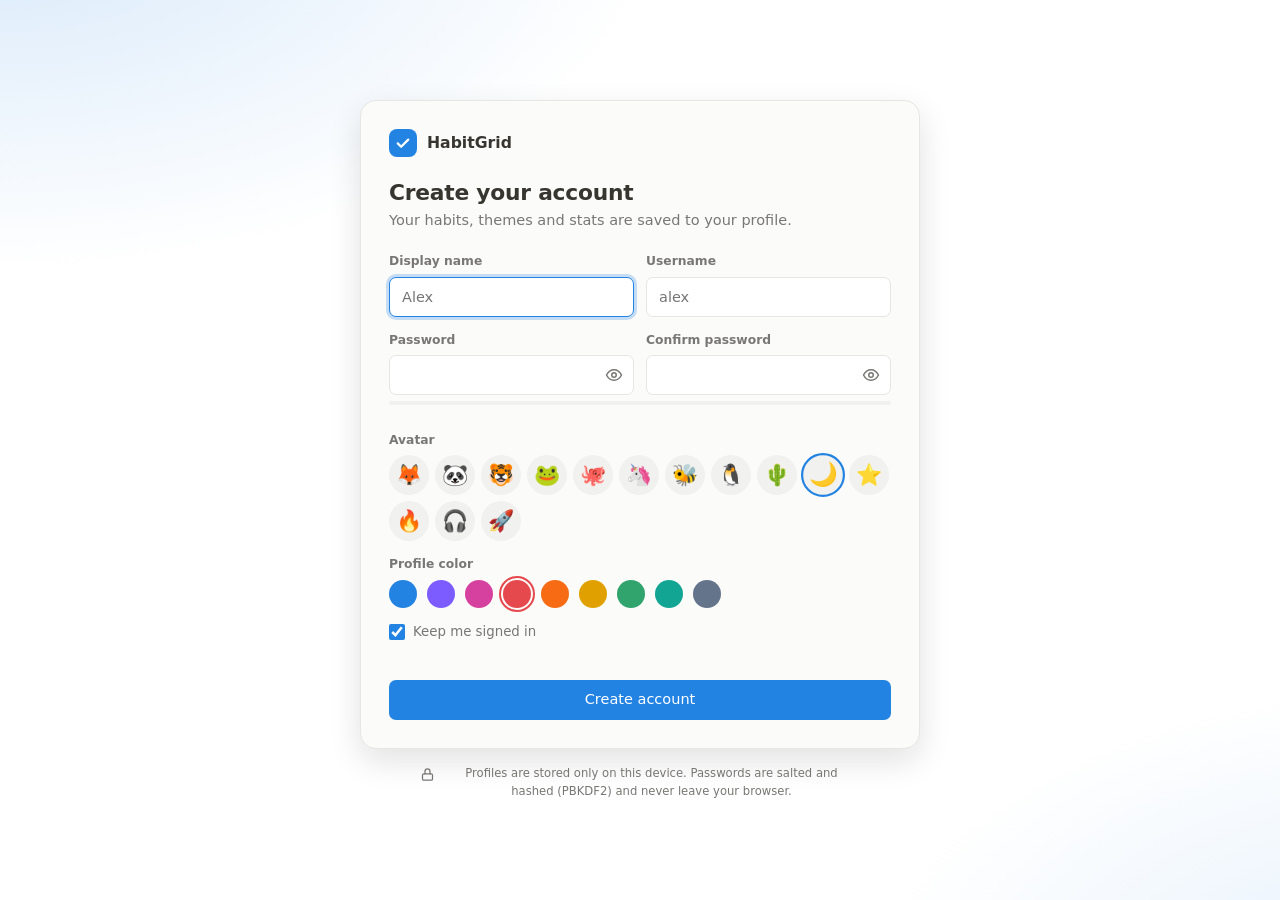
==== index.html @ 5f5402db "Add HabitGrid: a small habit tracker PWA Monthly checkbox grid with per-habit rings, monthly chart/c" ====
<!doctype html>
<html lang="en">
<head>
  <meta charset="utf-8">
  <meta name="viewport" content="width=device-width, initial-scale=1, viewport-fit=cover">
  <title>HabitGrid</title>
  <meta name="description" content="A tiny, private habit tracker with a monthly grid, charts, profiles and themes.">
  <meta name="theme-color" content="#191919">
  <link rel="manifest" href="manifest.webmanifest">
  <link rel="icon" href="icon.svg" type="image/svg+xml">
  <link rel="apple-touch-icon" href="icon.svg">
  <link rel="stylesheet" href="css/style.css">
  <script>
    // Apply the last-used theme before first paint so there's no flash of the wrong colors.
    (function () {
      try {
        var l = JSON.parse(localStorage.getItem('hg.look') || '{}'), d = document.documentElement, t = l.theme || 'system';
        if (t === 'system') t = matchMedia('(prefers-color-scheme: light)').matches ? 'paper' : 'midnight';
        d.dataset.theme = t;
        ['font', 'size', 'density', 'radius', 'cb', 'motion'].forEach(function (k) { if (l[k]) d.dataset[k] = l[k]; });
        if (/^#[0-9a-f]{6}$/i.test(l.accent || '')) d.style.setProperty('--accent', l.accent);
      } catch (e) { /* first visit */ }
    })();
  </script>
</head>
<body>
  <div id="app"><noscript><p style="padding:24px">HabitGrid needs JavaScript to run.</p></noscript></div>
  <div id="modal-root" hidden></div>
  <div id="toast-root" role="status" aria-live="polite"></div>
  <input type="file" id="import-file" accept="application/json,.json" hidden>
  <script src="js/store.js"></script>
  <script src="js/auth.js"></script>
  <script src="js/charts.js"></script>
  <script src="js/app.js"></script>
</body>
</html>
---- css/style.css ----
/* HabitGrid styles. Each theme is a set of color tokens on :root; components only read tokens. */

:root {
  --bg: #191919; --surface: #202020; --surface-2: #2a2a2a; --border: #303030;
  --text: #ebebea; --muted: #9b9a97; --faint: #5a5a58;
  --accent: #2383e2; --on-accent: #fff;
  --danger: #e5484d; --ok: #30a46c; --warn: #f5a524;
  --shadow: 0 12px 32px rgba(0, 0, 0, .4);
  --r: 10px; --r-sm: 7px;
  --fs: 14.5px; --cb: 20px; --cell: 30px; --row: 42px;
  --font: ui-sans-serif, system-ui, -apple-system, "Segoe UI", Roboto, "Helvetica Neue", Arial, sans-serif, "Apple Color Emoji", "Segoe UI Emoji";
  --move: 1; --ease: cubic-bezier(.2, .8, .2, 1);
  color-scheme: dark;
}
:root[data-theme="paper"] { --bg: #ffffff; --surface: #fbfbfa; --surface-2: #f1f1ef; --border: #e6e6e3; --text: #37352f; --muted: #787774; --faint: #c4c4c0; --shadow: 0 12px 32px rgba(15, 15, 15, .12); color-scheme: light; }
:root[data-theme="ocean"] { --bg: #0d1522; --surface: #132033; --surface-2: #1b2b44; --border: #22344f; --text: #e3ecf8; --muted: #8ea3c0; --faint: #3c5272; }
:root[data-theme="forest"] { --bg: #0f1712; --surface: #15211a; --surface-2: #1d2e23; --border: #26392d; --text: #e2eee6; --muted: #8eab97; --faint: #3e5a47; }
:root[data-theme="dusk"] { --bg: #1a1120; --surface: #24172b; --surface-2: #301f38; --border: #3b2844; --text: #f6e9f1; --muted: #b69bb3; --faint: #5d4566; }
:root[data-theme="sand"] { --bg: #f5f0e6; --surface: #fbf8f2; --surface-2: #eee6d6; --border: #e1d6c1; --text: #3a3125; --muted: #85775f; --faint: #cbbfa8; --shadow: 0 12px 32px rgba(60, 45, 20, .14); color-scheme: light; }
:root[data-theme="rose"] { --bg: #fff4f6; --surface: #fffafb; --surface-2: #fbe7ec; --border: #f2d3db; --text: #3d2930; --muted: #93707a; --faint: #e0bcc6; --shadow: 0 12px 32px rgba(90, 30, 50, .12); color-scheme: light; }
:root[data-theme="oled"] { --bg: #000; --surface: #0b0b0b; --surface-2: #171717; --border: #2a2a2a; --text: #fff; --muted: #a8a8a8; --faint: #4a4a4a; }

:root[data-font="rounded"] { --font: ui-rounded, "SF Pro Rounded", "Nunito", "Varela Round", "Segoe UI", system-ui, sans-serif, "Apple Color Emoji", "Segoe UI Emoji"; }
:root[data-font="serif"] { --font: ui-serif, "Iowan Old Style", Georgia, Cambria, "Times New Roman", serif, "Apple Color Emoji", "Segoe UI Emoji"; }
:root[data-font="mono"] { --font: ui-monospace, "Cascadia Code", "SF Mono", Menlo, Consolas, monospace, "Apple Color Emoji", "Segoe UI Emoji"; }
:root[data-size="s"] { --fs: 13px; }
:root[data-size="l"] { --fs: 16px; }
:root[data-density="compact"] { --cb: 17px; --cell: 25px; --row: 34px; }
:root[data-radius="sharp"] { --r: 3px; --r-sm: 2px; }
:root[data-radius="round"] { --r: 18px; --r-sm: 12px; }
:root[data-motion="reduced"] { --move: 0; }
:root[data-motion="off"] *, :root[data-motion="off"] *::before, :root[data-motion="off"] *::after { animation: none !important; transition: none !important; }

* { box-sizing: border-box; }
html { -webkit-text-size-adjust: 100%; }
body {
  margin: 0; min-height: 100vh; background: var(--bg); color: var(--text);
  font: var(--fs)/1.5 var(--font); -webkit-font-smoothing: antialiased;
  transition: background-color .35s, color .35s;
}
button, input, select, textarea { font: inherit; color: inherit; }
button { cursor: pointer; }
h1, h2, h3 { margin: 0; line-height: 1.25; letter-spacing: -.01em; }
h1 { font-size: 1.75em; font-weight: 700; }
h2 { font-size: 1.1em; font-weight: 600; }
h3 { font-size: .95em; font-weight: 600; }
p { margin: 0; }
[hidden] { display: none !important; }
.muted { color: var(--muted); }
.center { text-align: center; justify-content: center; }
.grow { flex: 1; }
.mono { font-family: ui-monospace, Consolas, monospace; letter-spacing: .05em; }
.ic { width: 18px; height: 18px; flex: none; }
:focus-visible { outline: 2px solid var(--accent); outline-offset: 2px; }

/* ---------- buttons & inputs ---------- */
.btn {
  display: inline-flex; align-items: center; justify-content: center; gap: 8px; height: 36px; padding: 0 14px;
  border-radius: var(--r-sm); border: 1px solid var(--border); background: var(--surface-2); font-weight: 500; white-space: nowrap;
  transition: background-color .15s, border-color .15s, transform .15s var(--ease), filter .15s;
}
.btn:hover { border-color: var(--faint); }
.btn:active { transform: scale(calc(1 - .03 * var(--move))); }
.btn.primary { background: var(--accent); border-color: transparent; color: var(--on-accent); }
.btn.primary:hover { filter: brightness(1.08); }
.btn.ghost { background: transparent; }
.btn.danger { color: var(--danger); }
.btn.danger.solid { background: var(--danger); border-color: transparent; color: #fff; }
.btn.sm { height: 30px; padding: 0 10px; font-size: .9em; }
.btn.block { width: 100%; height: 40px; }
.btn:disabled { opacity: .6; pointer-events: none; }
.btn.busy::after { content: ""; width: 14px; height: 14px; border-radius: 50%; border: 2px solid currentColor; border-right-color: transparent; animation: spin .7s linear infinite; }
.btn .ic { width: 16px; height: 16px; }
.icon-btn {
  display: inline-grid; place-items: center; width: 34px; height: 34px; padding: 0; flex: none;
  border: 0; border-radius: var(--r-sm); background: transparent; color: var(--muted);
  transition: background-color .15s, color .15s;
}
.icon-btn:hover { background: var(--surface-2); color: var(--text); }
.icon-btn:disabled { opacity: .3; pointer-events: none; }
.link-btn { border: 0; background: none; color: var(--accent); padding: 4px 0; font-weight: 500; }
.link-btn:hover { text-decoration: underline; }
.row-btns { display: flex; flex-wrap: wrap; gap: 8px; margin-top: 12px; }

.field { display: grid; gap: 6px; margin-bottom: 14px; min-width: 0; }
.field > span:first-child { font-size: .85em; font-weight: 600; color: var(--muted); }
.input {
  width: 100%; height: 40px; padding: 0 12px; border-radius: var(--r-sm); border: 1px solid var(--border);
  background: var(--bg); outline: none; transition: border-color .15s, box-shadow .15s;
}
.input:focus { border-color: var(--accent); box-shadow: 0 0 0 3px color-mix(in srgb, var(--accent) 25%, transparent); }
.pw { position: relative; display: block; }
.pw .input { padding-right: 42px; }
.pw .icon-btn { position: absolute; right: 3px; top: 3px; }
.pw .icon-btn[aria-pressed="true"] { color: var(--accent); }
.two { display: grid; grid-template-columns: 1fr 1fr; gap: 0 12px; }
.check { display: flex; align-items: center; gap: 8px; margin: 2px 0 12px; color: var(--muted); font-size: .92em; cursor: pointer; }
.check input { accent-color: var(--accent); width: 16px; height: 16px; margin: 0; }
.form-err { color: var(--danger); font-size: .9em; min-height: 1.4em; margin-bottom: 8px; }
.strength { height: 4px; border-radius: 4px; background: var(--surface-2); overflow: hidden; margin: -8px 0 4px; }
.strength i { display: block; height: 100%; width: 0; transition: width .3s var(--ease), background-color .3s; }
.strength-label { display: block; min-height: 1.2em; font-size: .8em; margin-bottom: 8px; }

/* ---------- shell ---------- */
.shell { display: grid; grid-template-columns: 236px minmax(0, 1fr); min-height: 100vh; }
.nav {
  position: sticky; top: 0; height: 100vh; display: flex; flex-direction: column; gap: 2px; padding: 18px 12px;
  background: var(--surface); border-right: 1px solid var(--border); transition: background-color .35s, border-color .35s;
}
.brand, .auth-brand { display: flex; align-items: center; gap: 10px; font-weight: 700; font-size: 1.08em; }
.brand { padding: 4px 10px 18px; }
.logo { width: 28px; height: 28px; border-radius: 8px; background: var(--accent); display: grid; place-items: center; flex: none; transition: background-color .35s; }
.logo svg { width: 18px; height: 18px; fill: none; stroke: var(--on-accent); stroke-width: 3; stroke-linecap: round; stroke-linejoin: round; }
.nav-link {
  display: flex; align-items: center; gap: 10px; padding: 8px 10px; border-radius: var(--r-sm);
  color: var(--muted); text-decoration: none; font-weight: 500; transition: background-color .2s, color .2s;
}
.nav-link:hover { background: var(--surface-2); color: var(--text); }
.nav-link[aria-current="page"] { background: color-mix(in srgb, var(--accent) 15%, transparent); color: var(--text); }
.nav-link[aria-current="page"] .ic { color: var(--accent); }
.nav-foot { margin-top: auto; display: flex; align-items: center; gap: 4px; padding-top: 12px; border-top: 1px solid var(--border); }
.me { flex: 1; display: flex; align-items: center; gap: 10px; min-width: 0; padding: 6px; border-radius: var(--r-sm); color: inherit; text-decoration: none; }
.me:hover { background: var(--surface-2); }
.me-txt { min-width: 0; }
.me b { display: block; font-size: .92em; overflow: hidden; text-overflow: ellipsis; white-space: nowrap; }
.me small { display: block; color: var(--muted); font-size: .8em; overflow: hidden; text-overflow: ellipsis; white-space: nowrap; }
.main { min-width: 0; padding: 32px clamp(16px, 4vw, 48px) 64px; }
.view { max-width: 1120px; margin: 0 auto; display: grid; gap: 20px; }

.avatar {
  --c: var(--accent); width: 32px; height: 32px; border-radius: 50%; display: grid; place-items: center; flex: none; line-height: 1; font-size: 17px;
  background: color-mix(in srgb, var(--c) 28%, var(--surface-2)); box-shadow: inset 0 0 0 2px color-mix(in srgb, var(--c) 65%, transparent);
}
.avatar.lg { width: 64px; height: 64px; font-size: 32px; }
.avatar.xl { width: 84px; height: 84px; font-size: 42px; }

.page-head { display: flex; align-items: flex-end; justify-content: space-between; gap: 12px 16px; flex-wrap: wrap; }
.page-head p { margin-top: 4px; }
.month-nav { display: flex; align-items: center; gap: 4px; flex-wrap: wrap; }
.month-title { min-width: 128px; text-align: center; font-weight: 600; }
.month-nav .btn.primary { margin-left: 8px; }
.card { background: var(--surface); border: 1px solid var(--border); border-radius: var(--r); padding: 20px; transition: background-color .35s, border-color .35s; }
.card > h2 { margin-bottom: 14px; }
.sec-head { display: flex; align-items: center; justify-content: space-between; gap: 12px; flex-wrap: wrap; margin-bottom: 16px; }
.note { margin-top: 12px; font-size: .85em; }

/* ---------- tracker grid ---------- */
.grid-wrap { overflow-x: auto; background: var(--surface); border: 1px solid var(--border); border-radius: var(--r); scrollbar-width: thin; transition: background-color .35s, border-color .35s; }
.grid { border-collapse: separate; border-spacing: 0; width: max-content; min-width: 100%; }
.grid th, .grid td { padding: 0; height: var(--row); border-bottom: 1px solid var(--border); text-align: center; font-weight: 400; }
.grid tbody tr:last-child > * { border-bottom: 0; }
.grid thead th { height: 50px; color: var(--muted); font-size: .78em; }
.grid .day { width: var(--cell); min-width: var(--cell); }
.grid .day span { display: block; opacity: .7; }
.grid .day b { display: block; width: 22px; margin: 0 auto; border-radius: 6px; font-weight: 600; transition: background-color .3s; }
.grid .day.we span { color: var(--accent); opacity: .8; }
.grid .day.today b { background: var(--accent); color: var(--on-accent); }
.grid td.today, .grid th.today { background: color-mix(in srgb, var(--accent) 9%, transparent); }
.hcell {
  position: sticky; left: 0; z-index: 2; background: var(--surface); text-align: left !important;
  min-width: 170px; max-width: 220px; padding: 0 8px 0 12px !important; border-right: 1px solid var(--border);
}
.grid thead .hcell, .grid thead .pcell { font-weight: 600; }
.pcell { position: sticky; right: 0; z-index: 2; background: var(--surface); border-left: 1px solid var(--border); padding: 0 12px !important; min-width: 84px; }
.habit-name {
  display: flex; align-items: center; gap: 8px; width: 100%; border: 0; background: none; padding: 4px 6px; margin-left: -6px;
  border-radius: 6px; text-align: left; font-weight: 500; transition: background-color .15s;
}
.habit-name:hover { background: var(--surface-2); }
.hi { width: 26px; height: 26px; display: grid; place-items: center; border-radius: 7px; flex: none; font-size: 15px; background: color-mix(in srgb, var(--hc) 22%, transparent); }
.hn { overflow: hidden; text-overflow: ellipsis; white-space: nowrap; }
.cb {
  width: var(--cb); height: var(--cb); padding: 0; margin: 0 auto; display: grid; place-items: center;
  border-radius: 5px; border: 1.6px solid var(--faint); background: transparent;
  transition: background-color .18s, border-color .18s;
}
:root[data-cb="circle"] .cb { border-radius: 50%; }
.cb:hover:not(:disabled) { border-color: var(--ck, var(--accent)); }
.cb svg { width: 74%; height: 74%; fill: none; stroke: var(--ck-on, var(--on-accent)); stroke-width: 3.4; stroke-linecap: round; stroke-linejoin: round; stroke-dasharray: 1; stroke-dashoffset: 1; transition: stroke-dashoffset .22s ease; }
.cb[aria-pressed="true"] { background: var(--ck, var(--accent)); border-color: var(--ck, var(--accent)); }
.cb[aria-pressed="true"] svg { stroke-dashoffset: 0; }
.cb:disabled { opacity: .25; cursor: default; }
.cb.pre:not([aria-pressed="true"]) { opacity: .45; border-style: dashed; }
.cb.pop { animation: pop .35s var(--ease); }
.pwrap { display: flex; align-items: center; justify-content: flex-end; gap: 8px; color: var(--muted); font-size: .9em; font-variant-numeric: tabular-nums; }
.grid tr.flash > * { animation: rowIn 1.2s var(--ease); }

.ring { display: block; flex: none; }
.ring circle { fill: none; }
.ring-bg { stroke: var(--border); }
.ring-fg { stroke: var(--rc, var(--accent)); stroke-linecap: round; transition: stroke-dashoffset .6s var(--ease), stroke-opacity .3s, stroke .35s; }
.enter .ring-fg, .anim .ring-fg { animation: ringIn 1s var(--ease) .1s backwards; }

.empty { text-align: center; padding: 48px 20px; display: grid; justify-items: center; gap: 8px; }
.empty p { max-width: 420px; }
.big-emoji { font-size: 46px; animation: float 3.2s ease-in-out infinite; }

/* ---------- monthly progress ---------- */
.tabs { display: inline-flex; gap: 2px; padding: 3px; background: var(--surface-2); border-radius: calc(var(--r-sm) + 3px); }
.tabs button {
  display: inline-flex; align-items: center; gap: 6px; border: 0; background: transparent; color: var(--muted);
  padding: 5px 12px; border-radius: var(--r-sm); font-weight: 500; font-size: .9em; transition: background-color .2s, color .2s, box-shadow .2s;
}
.tabs button[aria-selected="true"] { background: var(--surface); color: var(--text); box-shadow: 0 1px 4px rgba(0, 0, 0, .2); }
.tabs .ic { width: 15px; height: 15px; }

.chart-grid { display: grid; grid-template-columns: 200px minmax(0, 1fr); gap: 24px; align-items: center; }
.chart-grid.stack { grid-template-columns: minmax(0, 1fr); }
.donut { display: grid; justify-items: center; gap: 14px; }
.donut-ring { position: relative; width: max-content; }
.donut-txt { position: absolute; inset: 0; display: grid; place-content: center; text-align: center; line-height: 1.2; }
.donut-txt b { font-size: 1.9em; font-weight: 700; font-variant-numeric: tabular-nums; }
.donut-txt span { font-size: .78em; color: var(--muted); }
.legend { list-style: none; margin: 0; padding: 0; display: flex; gap: 14px; font-size: .85em; color: var(--muted); }
.legend b { color: var(--text); }
.dot { display: inline-block; width: 8px; height: 8px; border-radius: 50%; background: var(--border); margin-right: 6px; }
.dot.acc { background: var(--accent); }
.area svg { width: 100%; height: auto; display: block; overflow: visible; }
.area .gl { stroke: var(--border); stroke-dasharray: 3 4; }
.area .ax { fill: var(--muted); font-size: 11px; }
.area .line { fill: none; stroke: var(--accent); stroke-width: 2.2; stroke-linejoin: round; stroke-linecap: round; stroke-dasharray: 1; }
.area .fill { fill: url(#hgFill); }
.area .pt { fill: var(--surface); stroke: var(--accent); stroke-width: 2; }
.area .pt.today { fill: var(--accent); }
.area .pl { fill: var(--muted); font-size: 9.5px; text-anchor: middle; }
.enter .area .line, .anim .area .line { animation: draw 1.3s var(--ease) backwards; }
.enter .area .fill, .anim .area .fill { animation: fadeIn .9s ease .35s backwards; }
.enter .area .pt, .enter .area .pl, .anim .area .pt, .anim .area .pl { animation: fadeIn .4s ease backwards; animation-delay: calc(.3s + var(--i) * 25ms); }

.sub { margin: 26px 0 12px; color: var(--muted); font-size: .78em; text-transform: uppercase; letter-spacing: .07em; }
.bars { display: grid; gap: 10px; }
.bar-row { display: grid; grid-template-columns: minmax(110px, 200px) 1fr 44px; align-items: center; gap: 12px; font-size: .92em; }
.bar-name { overflow: hidden; text-overflow: ellipsis; white-space: nowrap; }
.bar { height: 8px; border-radius: 8px; background: var(--surface-2); overflow: hidden; }
.bar i { display: block; height: 100%; border-radius: inherit; transition: width .6s var(--ease); }
.enter .bar i, .anim .bar i { animation: grow .9s var(--ease) backwards; animation-delay: calc(.2s + var(--i) * 70ms); }
.bar-row b { text-align: right; font-weight: 600; font-variant-numeric: tabular-nums; }

.cal { display: grid; grid-template-columns: repeat(7, minmax(0, 1fr)); gap: 6px; }
.cal-h { font-size: .75em; color: var(--muted); text-align: center; padding-bottom: 4px; font-weight: 600; }
.cal-d {
  height: 66px; display: flex; flex-direction: column; justify-content: space-between; align-items: flex-start; padding: 6px 8px;
  border-radius: var(--r-sm); border: 1px solid var(--border); text-align: left;
  background: color-mix(in srgb, var(--accent) var(--mix, 0%), var(--surface));
  transition: transform .15s var(--ease), border-color .15s, background-color .3s;
}
.cal-d:hover:not(:disabled) { transform: translateY(calc(-2px * var(--move))); border-color: var(--accent); }
.cal-d b { font-size: .9em; }
.cal-d span { font-size: .75em; opacity: .85; font-variant-numeric: tabular-nums; }
.cal-d.hot { color: var(--on-accent); }
.cal-d.is-today { box-shadow: inset 0 0 0 2px var(--accent); }
.cal-d:disabled { opacity: .4; cursor: default; }
.enter .cal-d, .anim .cal-d { animation: popIn .4s var(--ease) backwards; animation-delay: calc(var(--i) * 12ms); }

.table-wrap { overflow-x: auto; }
.stats-table { width: 100%; border-collapse: collapse; font-size: .92em; }
.stats-table th { text-align: left; color: var(--muted); font-weight: 600; font-size: .85em; padding: 8px 10px; border-bottom: 1px solid var(--border); }
.stats-table td { padding: 10px; border-bottom: 1px solid var(--border); font-variant-numeric: tabular-nums; white-space: nowrap; }
.stats-table tr:last-child td { border-bottom: 0; }
.stats-table .num { text-align: right; }
.enter .stats-table tbody tr, .anim .stats-table tbody tr { animation: rise .4s var(--ease) backwards; animation-delay: calc(var(--i) * 50ms); }

/* ---------- today ---------- */
.inline-switch { display: flex; align-items: center; gap: 10px; color: var(--muted); font-size: .92em; }
.today-hero { display: flex; align-items: center; gap: 28px; flex-wrap: wrap; }
.hero-text { flex: 1; min-width: 200px; display: grid; gap: 6px; }
.hero-text h2 { font-size: 1.35em; }
.focus-list { list-style: none; margin: 0; padding: 0; display: grid; gap: 10px; grid-template-columns: repeat(auto-fill, minmax(260px, 1fr)); }
.focus-list.one { grid-template-columns: 1fr; }
.focus-list li.gone { display: none; }
.focus-list li.vanish { animation: vanish .35s var(--ease) forwards; }
.focus-item {
  width: 100%; display: flex; align-items: center; gap: 14px; padding: 14px 16px; text-align: left;
  border-radius: var(--r); border: 1px solid var(--border); background: var(--surface);
  transition: transform .2s var(--ease), border-color .2s, background-color .25s;
}
.focus-item:hover { transform: translateY(calc(-2px * var(--move))); border-color: var(--faint); }
.focus-list.one .focus-item { padding: 10px 12px; }
.fi-icon { width: 42px; height: 42px; border-radius: 12px; display: grid; place-items: center; flex: none; font-size: 22px; background: color-mix(in srgb, var(--hc) 20%, transparent); }
.fi-text { flex: 1; min-width: 0; }
.fi-text b { display: block; font-weight: 600; overflow: hidden; text-overflow: ellipsis; white-space: nowrap; transition: color .2s; }
.fi-text small { color: var(--muted); }
.fi-check { width: 30px; height: 30px; border-radius: 50%; border: 2px solid var(--faint); display: grid; place-items: center; flex: none; transition: background-color .2s, border-color .2s; }
.fi-check svg { width: 16px; height: 16px; fill: none; stroke: var(--hc-on, #fff); stroke-width: 3.4; stroke-linecap: round; stroke-linejoin: round; stroke-dasharray: 1; stroke-dashoffset: 1; transition: stroke-dashoffset .25s ease .05s; }
.focus-item.done { background: color-mix(in srgb, var(--hc) 10%, var(--surface)); border-color: color-mix(in srgb, var(--hc) 45%, var(--border)); }
.focus-item.done .fi-check { background: var(--hc); border-color: var(--hc); }
.focus-item.done .fi-check svg { stroke-dashoffset: 0; }
.focus-item.done .fi-text b { color: var(--muted); }
.focus-item.pop .fi-check { animation: pop .4s var(--ease); }
.enter .focus-list li { animation: rise .45s var(--ease) backwards; animation-delay: calc(.1s + var(--i) * 45ms); }
.modal .focus-list li { animation: rise .35s var(--ease) backwards; animation-delay: calc(var(--i) * 35ms); }

/* ---------- profile ---------- */
.profile-card { display: flex; align-items: center; gap: 20px; flex-wrap: wrap; }
.pc-info { flex: 1; min-width: 200px; }
.pc-info h2 { font-size: 1.4em; }
.bio { margin-top: 8px; }
.stats { display: grid; grid-template-columns: repeat(4, minmax(0, 1fr)); gap: 12px; }
.stat { background: var(--surface); border: 1px solid var(--border); border-radius: var(--r); padding: 16px; }
.stat b { display: block; font-size: 1.8em; font-weight: 700; font-variant-numeric: tabular-nums; }
.stat span { color: var(--muted); font-size: .85em; }
.badges { display: grid; grid-template-columns: repeat(auto-fill, minmax(170px, 1fr)); gap: 10px; }
.badge { display: flex; gap: 10px; align-items: center; padding: 12px; border-radius: var(--r-sm); border: 1px solid var(--border); background: var(--bg); }
.badge .be { font-size: 24px; }
.badge b { display: block; font-size: .9em; }
.badge small { display: block; color: var(--muted); font-size: .78em; line-height: 1.3; }
.badge.locked { opacity: .45; }
.badge.locked .be { filter: grayscale(1); }
.badge.new { animation: glow 1.4s ease 2; }
.enter .badge { animation: popIn .4s var(--ease) backwards; animation-delay: calc(.2s + var(--i) * 50ms); }
.enter .badge.new { animation: popIn .4s var(--ease) backwards, glow 1.4s ease .6s 2; }
.menu { display: grid; }
.menu-item {
  display: flex; align-items: center; gap: 14px; width: 100%; padding: 12px 6px; text-align: left;
  border: 0; border-bottom: 1px solid var(--border); background: none; border-radius: 0;
  transition: background-color .15s, padding .2s var(--ease);
}
.menu-item:last-child { border-bottom: 0; }
.menu-item:hover { background: var(--surface-2); padding-left: calc(6px + 6px * var(--move)); }
.menu-item b { display: block; font-weight: 500; }
.menu-item small { display: block; color: var(--muted); font-size: .84em; }
.menu-item > .ic { color: var(--muted); }
.menu-item.danger, .menu-item.danger > .ic { color: var(--danger); }

/* ---------- personalize ---------- */
.themes { display: grid; grid-template-columns: repeat(auto-fill, minmax(118px, 1fr)); gap: 10px; }
.theme-card {
  display: grid; gap: 8px; padding: 8px; text-align: left; font-weight: 500; font-size: .9em;
  border: 1px solid var(--border); border-radius: var(--r); background: var(--bg);
  transition: border-color .2s, transform .2s var(--ease), box-shadow .2s;
}
.theme-card:hover { transform: translateY(calc(-2px * var(--move))); }
.theme-card[aria-pressed="true"] { border-color: var(--accent); box-shadow: 0 0 0 2px var(--accent); }
.tc-prev { position: relative; height: 62px; border-radius: calc(var(--r) - 4px); background: var(--tb); overflow: hidden; box-shadow: inset 0 0 0 1px rgba(127, 127, 127, .25); }
.tc-prev i { position: absolute; border-radius: 3px; }
.tc-prev .s { left: 0; top: 0; bottom: 0; width: 28%; background: var(--ts); border-radius: 0; opacity: .9; }
.tc-prev .l1 { left: 36%; top: 14px; width: 46%; height: 6px; background: var(--tt); opacity: .8; }
.tc-prev .l2 { left: 36%; top: 26px; width: 30%; height: 6px; background: var(--tt); opacity: .4; }
.tc-prev .a { left: 36%; bottom: 10px; width: 14px; height: 14px; border-radius: 4px; background: var(--accent); }

.swatches { display: flex; flex-wrap: wrap; gap: 10px; }
.sw {
  position: relative; width: 28px; height: 28px; padding: 0; border: 0; border-radius: 50%; flex: none;
  background: var(--c); cursor: pointer; transition: transform .15s var(--ease);
}
.swatches.big .sw { width: 36px; height: 36px; }
.sw:hover { transform: scale(calc(1 + .1 * var(--move))); }
.sw input { position: absolute; inset: 0; width: 100%; height: 100%; margin: 0; opacity: 0; cursor: pointer; }
.sw i { position: absolute; inset: -4px; border-radius: 50%; border: 2px solid transparent; pointer-events: none; transition: border-color .15s; }
.sw[aria-pressed="true"] i, .sw[data-on="true"] i, .sw input:checked + i { border-color: var(--c, var(--text)); }
.sw:focus-within i { border-color: var(--text); }
.sw.custom { background: conic-gradient(#e5484d, #f5c542, #30a46c, #12a594, #2383e2, #7c5cff, #d6409f, #e5484d); --c: var(--text); }

.seg { display: inline-flex; flex-wrap: wrap; gap: 2px; padding: 3px; border-radius: calc(var(--r-sm) + 3px); background: var(--surface-2); }
.seg button { border: 0; background: transparent; padding: 5px 12px; border-radius: var(--r-sm); color: var(--muted); font-size: .9em; font-weight: 500; transition: background-color .2s, color .2s; }
.seg button:hover { color: var(--text); }
.seg button[aria-checked="true"] { background: var(--accent); color: var(--on-accent); }
.switch { position: relative; width: 42px; height: 24px; padding: 0; border: 0; border-radius: 99px; background: var(--faint); flex: none; transition: background-color .2s; }
.switch i { position: absolute; top: 3px; left: 3px; width: 18px; height: 18px; border-radius: 50%; background: #fff; box-shadow: 0 1px 3px rgba(0, 0, 0, .3); transition: transform .25s var(--ease); }
.switch[aria-checked="true"] { background: var(--accent); }
.switch[aria-checked="true"] i { transform: translateX(18px); }
.set-row { display: flex; align-items: center; justify-content: space-between; gap: 10px 16px; flex-wrap: wrap; padding: 12px 0; border-bottom: 1px solid var(--border); }
.set-row:last-child { border-bottom: 0; padding-bottom: 0; }
.set-row b { display: block; font-weight: 500; }
.set-row small { display: block; color: var(--muted); font-size: .84em; }
.meter { height: 8px; border-radius: 8px; background: var(--surface-2); overflow: hidden; margin-bottom: 10px; }
.meter i { display: block; height: 100%; border-radius: inherit; background: var(--accent); animation: grow 1s var(--ease) backwards; }

/* ---------- modal & pickers ---------- */
#modal-root { position: fixed; inset: 0; z-index: 50; display: grid; place-items: center; padding: 16px; }
.backdrop { position: absolute; inset: 0; background: rgba(0, 0, 0, .5); backdrop-filter: blur(3px); animation: fadeIn .2s ease; }
.modal {
  position: relative; width: min(460px, 100%); max-height: calc(100vh - 32px); overflow: auto; padding: 20px;
  background: var(--surface); border: 1px solid var(--border); border-radius: calc(var(--r) + 4px); box-shadow: var(--shadow);
  animation: modalIn .28s var(--ease);
}
.modal.wide { width: min(560px, 100%); }
#modal-root.closing .backdrop { animation: fadeOut .18s ease forwards; }
#modal-root.closing .modal { animation: modalOut .18s ease forwards; }
.modal-head { display: flex; align-items: center; justify-content: space-between; gap: 12px; margin-bottom: 14px; }
.modal-foot { display: flex; align-items: center; gap: 8px; flex-wrap: wrap; margin-top: 18px; }
.emoji-grid { display: grid; grid-template-columns: repeat(auto-fill, minmax(38px, 1fr)); gap: 6px; }
.emo {
  height: 38px; padding: 0; display: grid; place-items: center; font-size: 19px; border-radius: var(--r-sm);
  border: 1px solid var(--border); background: var(--bg); transition: transform .15s var(--ease), border-color .15s, background-color .15s;
}
.emo:hover { transform: scale(calc(1 + .08 * var(--move))); }
.emo[aria-pressed="true"] { border-color: var(--accent); box-shadow: 0 0 0 1px var(--accent); background: color-mix(in srgb, var(--accent) 14%, var(--bg)); }
.emo-custom { grid-column: span 2; height: 38px; min-width: 0; text-align: center; font-size: 18px; border-radius: var(--r-sm); border: 1px dashed var(--faint); background: var(--bg); outline: none; }
.emo-custom:focus { border-color: var(--accent); border-style: solid; }
.avatars { display: flex; flex-wrap: wrap; gap: 6px; }
.av-opt { position: relative; cursor: pointer; }
.av-opt input { position: absolute; inset: 0; margin: 0; opacity: 0; cursor: pointer; }
.av-opt span { width: 40px; height: 40px; border-radius: 50%; display: grid; place-items: center; font-size: 21px; background: var(--surface-2); border: 2px solid transparent; transition: transform .15s var(--ease), border-color .15s; }
.av-opt input:checked + span { border-color: var(--accent); transform: scale(calc(1 + .1 * var(--move))); }
.av-opt input:focus-visible + span { outline: 2px solid var(--accent); outline-offset: 2px; }
.code-box {
  margin: 14px 0; padding: 16px; text-align: center; user-select: all; border-radius: var(--r);
  font: 600 1.35em ui-monospace, Consolas, monospace; letter-spacing: .08em;
  border: 1px dashed var(--accent); background: color-mix(in srgb, var(--accent) 8%, var(--bg));
}

/* ---------- auth ---------- */
.auth {
  min-height: 100vh; display: grid; place-items: center; align-content: center; gap: 16px; padding: 32px 16px;
  background:
    radial-gradient(1100px 600px at 0% -10%, color-mix(in srgb, var(--accent) 18%, transparent), transparent 60%),
    radial-gradient(900px 500px at 110% 110%, color-mix(in srgb, var(--accent) 12%, transparent), transparent 60%);
}
.auth-card { width: min(440px, 100%); padding: 28px; background: var(--surface); border: 1px solid var(--border); border-radius: calc(var(--r) + 6px); box-shadow: var(--shadow); animation: modalIn .45s var(--ease); }
.auth-card.wide { width: min(560px, 100%); }
.auth-brand { margin-bottom: 22px; }
.auth h1 { font-size: 1.5em; }
.auth-sub { color: var(--muted); margin: 4px 0 20px; }
.auth-foot { max-width: 440px; text-align: center; color: var(--muted); font-size: .8em; display: flex; gap: 8px; align-items: flex-start; }
.auth-foot .ic { width: 15px; height: 15px; margin-top: 2px; }
.auth-links { display: flex; justify-content: space-between; gap: 10px; flex-wrap: wrap; margin-top: 14px; font-size: .9em; }
.auth-card .row-btns { margin: 0 0 16px; }
.who { display: flex; align-items: center; gap: 14px; margin-bottom: 20px; }
.profiles { display: grid; grid-template-columns: repeat(auto-fill, minmax(118px, 1fr)); gap: 10px; margin-bottom: 6px; }
.profile-tile {
  display: grid; justify-items: center; gap: 6px; padding: 16px 8px; min-width: 0;
  border-radius: var(--r); border: 1px solid var(--border); background: var(--bg);
  transition: transform .2s var(--ease), border-color .2s; animation: rise .4s var(--ease) backwards; animation-delay: calc(.1s + var(--i) * 60ms);
}
.profile-tile:hover { transform: translateY(calc(-3px * var(--move))); border-color: var(--c, var(--accent)); }
.profile-tile b { max-width: 100%; font-size: .92em; overflow: hidden; text-overflow: ellipsis; white-space: nowrap; }
.profile-tile small { color: var(--muted); font-size: .78em; }
.profile-tile.add .avatar { background: transparent; box-shadow: inset 0 0 0 2px var(--border); color: var(--muted); }
.profile-tile.add .ic { width: 26px; height: 26px; }
.shake { animation: shake .4s ease; }

/* ---------- toast & confetti ---------- */
#toast-root { position: fixed; z-index: 70; left: 50%; bottom: 24px; transform: translateX(-50%); display: grid; gap: 8px; justify-items: center; pointer-events: none; width: max-content; max-width: calc(100vw - 32px); }
.toast { padding: 10px 16px; border-radius: 99px; background: var(--text); color: var(--bg); font-weight: 500; font-size: .92em; box-shadow: var(--shadow); text-align: center; animation: toastIn .3s var(--ease); }
.toast.out { animation: toastOut .3s ease forwards; }
.confetti { position: fixed; inset: 0; z-index: 60; overflow: hidden; pointer-events: none; }
.confetti i { position: absolute; top: -14px; left: var(--x); width: 8px; height: 12px; border-radius: 2px; animation: fall var(--d) cubic-bezier(.3, .5, .6, 1) var(--delay) forwards; }

/* ---------- page entrance ---------- */
.view.enter > * { animation: rise .45s var(--ease) backwards; }
.view.enter > :nth-child(2) { animation-delay: .05s; }
.view.enter > :nth-child(3) { animation-delay: .1s; }
.view.enter > :nth-child(4) { animation-delay: .15s; }
.view.enter > :nth-child(n + 5) { animation-delay: .2s; }

@keyframes rise { from { opacity: 0; transform: translateY(calc(10px * var(--move))); } }
@keyframes fadeIn { from { opacity: 0; } }
@keyframes fadeOut { to { opacity: 0; } }
@keyframes pop { 40% { transform: scale(calc(1 + .25 * var(--move))); } }
@keyframes popIn { from { opacity: 0; transform: scale(calc(1 - .1 * var(--move))); } }
@keyframes ringIn { from { stroke-dashoffset: 100; } }
@keyframes draw { from { stroke-dashoffset: 1; } }
@keyframes grow { from { width: 0; } }
@keyframes spin { to { transform: rotate(360deg); } }
@keyframes float { 50% { transform: translateY(calc(-6px * var(--move))); } }
@keyframes shake { 20%, 60% { transform: translateX(calc(-6px * var(--move))); } 40%, 80% { transform: translateX(calc(6px * var(--move))); } }
@keyframes modalIn { from { opacity: 0; transform: translateY(calc(14px * var(--move))) scale(calc(1 - .03 * var(--move))); } }
@keyframes modalOut { to { opacity: 0; transform: translateY(calc(8px * var(--move))) scale(calc(1 - .02 * var(--move))); } }
@keyframes toastIn { from { opacity: 0; transform: translateY(calc(12px * var(--move))); } }
@keyframes toastOut { to { opacity: 0; transform: translateY(calc(8px * var(--move))); } }
@keyframes vanish { to { opacity: 0; transform: scale(calc(1 - .05 * var(--move))); } }
@keyframes glow { 50% { box-shadow: 0 0 0 3px color-mix(in srgb, var(--accent) 45%, transparent); } }
@keyframes rowIn { from { background-color: color-mix(in srgb, var(--accent) 25%, var(--surface)); } }
@keyframes fall { to { transform: translate(var(--dx), 105vh) rotate(var(--r)); } }

/* ---------- small screens ---------- */
@media (max-width: 760px) {
  .shell { grid-template-columns: minmax(0, 1fr); }
  .nav {
    position: fixed; z-index: 30; inset: auto 0 0 0; height: auto; flex-direction: row; justify-content: space-around;
    padding: 6px 8px calc(6px + env(safe-area-inset-bottom)); border-right: 0; border-top: 1px solid var(--border);
    background: color-mix(in srgb, var(--surface) 92%, transparent); backdrop-filter: blur(12px);
  }
  .brand, .nav-foot { display: none; }
  .nav-link { flex: 1; flex-direction: column; align-items: center; gap: 2px; padding: 6px 4px; font-size: .72em; }
  .nav-link .ic { width: 20px; height: 20px; }
  .main { padding: 20px 16px 96px; }
  h1 { font-size: 1.5em; }
  .hcell { min-width: 118px; max-width: 132px; padding: 0 4px 0 8px !important; }
  .hi { width: 22px; height: 22px; font-size: 13px; }
  .pcell { min-width: 0; padding: 0 8px !important; }
  .pwrap { gap: 5px; font-size: .82em; }
  .stats { grid-template-columns: repeat(2, minmax(0, 1fr)); }
  .bar-row { grid-template-columns: minmax(90px, 130px) 1fr 40px; }
  #toast-root { bottom: calc(84px + env(safe-area-inset-bottom)); }
}
@media (max-width: 520px) {
  .two { grid-template-columns: minmax(0, 1fr); }
  .auth-card { padding: 22px 18px; }
  .month-nav { width: 100%; }
  .month-nav .btn.primary { margin-left: auto; }
  .month-title { min-width: 0; flex: 1; }
  .cal { gap: 4px; }
  .cal-d { height: auto; aspect-ratio: 1; padding: 4px 5px; }
  .cal-d span { display: none; }
  #modal-root { place-items: end center; padding: 0; }
  .modal, .modal.wide { width: 100%; max-height: 88vh; border-radius: 18px 18px 0 0; padding-bottom: calc(20px + env(safe-area-inset-bottom)); }
}
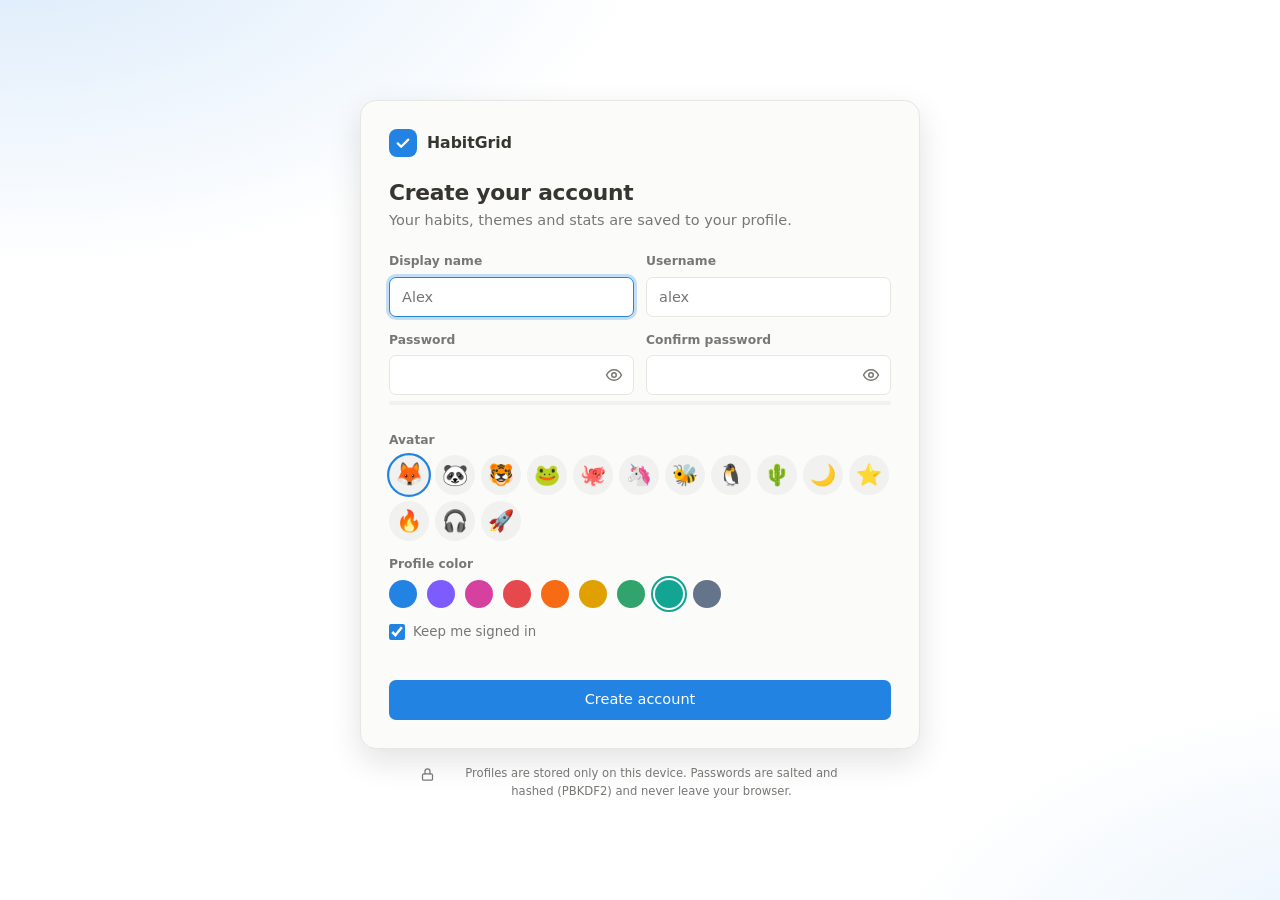
==== commit 6ab4065d: "Add Assistant chatbot with built-in commands and Claude/GPT support The Ask button opens a chat pane" ====
--- a/index.html
+++ b/index.html
@@ -31,6 +31,7 @@
   <script src="js/store.js"></script>
   <script src="js/auth.js"></script>
   <script src="js/charts.js"></script>
+  <script src="js/chat.js"></script>
   <script src="js/app.js"></script>
 </body>
 </html>
--- a/css/style.css
+++ b/css/style.css
@@ -497,3 +497,88 @@
   #modal-root { place-items: end center; padding: 0; }
   .modal, .modal.wide { width: 100%; max-height: 88vh; border-radius: 18px 18px 0 0; padding-bottom: calc(20px + env(safe-area-inset-bottom)); }
 }
+
+/* ---------- assistant (chat) ---------- */
+.chat-fab {
+  position: fixed; z-index: 40; right: 24px; bottom: 24px; display: flex; align-items: center; gap: 8px;
+  height: 48px; padding: 0 18px 0 14px; border: 0; border-radius: 99px; font-weight: 600;
+  background: var(--accent); color: var(--on-accent); box-shadow: var(--shadow);
+  transition: transform .2s var(--ease), filter .2s; animation: popIn .35s var(--ease) .3s backwards;
+}
+.chat-fab:hover { filter: brightness(1.08); transform: translateY(calc(-2px * var(--move))); }
+.chat-fab .ic { width: 22px; height: 22px; }
+.chat {
+  position: fixed; z-index: 40; right: 20px; bottom: 20px; width: min(400px, calc(100vw - 40px)); height: min(640px, calc(100vh - 40px));
+  display: flex; flex-direction: column; overflow: hidden;
+  background: var(--surface); border: 1px solid var(--border); border-radius: calc(var(--r) + 6px); box-shadow: var(--shadow);
+  transform-origin: bottom right; animation: chatIn .28s var(--ease);
+}
+.chat-head { display: flex; align-items: center; gap: 6px; padding: 10px 8px 10px 14px; border-bottom: 1px solid var(--border); }
+.chat-badge { width: 30px; height: 30px; border-radius: 9px; display: grid; place-items: center; flex: none; background: var(--accent); color: var(--on-accent); }
+.chat-badge .ic { width: 17px; height: 17px; }
+.chat-title { flex: 1; min-width: 0; margin-left: 4px; }
+.chat-title b { display: block; font-size: .98em; }
+.chat-title small { display: block; color: var(--muted); font-size: .78em; overflow: hidden; text-overflow: ellipsis; white-space: nowrap; }
+.chat-body { flex: 1; overflow-y: auto; padding: 14px; display: flex; flex-direction: column; gap: 8px; overscroll-behavior: contain; }
+.chat-body.pad { padding: 16px; display: block; }
+.cm { display: flex; animation: rise .25s var(--ease) backwards; }
+.cm.user { justify-content: flex-end; }
+.cm .bubble { max-width: 86%; padding: 9px 13px; border-radius: 16px; line-height: 1.45; overflow-wrap: anywhere; }
+.cm.user .bubble { background: var(--accent); color: var(--on-accent); border-bottom-right-radius: 5px; }
+.cm.bot .bubble, .cm.err .bubble { background: var(--surface-2); border-bottom-left-radius: 5px; }
+.cm.err .bubble { background: color-mix(in srgb, var(--danger) 14%, var(--surface-2)); }
+.cm .bubble p + p, .cm .bubble p + ul, .cm .bubble ul + p { margin-top: 6px; }
+.cm .bubble ul { margin: 4px 0 0; padding-left: 18px; }
+.cm .bubble li + li { margin-top: 2px; }
+.cm .bubble code { font: .9em ui-monospace, Consolas, monospace; padding: 1px 5px; border-radius: 5px; background: color-mix(in srgb, var(--text) 10%, transparent); }
+.cm .bubble .btn { margin-top: 8px; }
+.cm.act { align-self: flex-start; max-width: 92%; font-size: .82em; color: var(--muted); padding: 3px 10px; border: 1px dashed var(--border); border-radius: 99px; }
+.cm.act.warn { color: var(--warn); border-color: color-mix(in srgb, var(--warn) 45%, transparent); }
+.typing { display: flex; gap: 4px; padding: 13px 14px !important; }
+.typing i { width: 7px; height: 7px; border-radius: 50%; background: var(--muted); animation: blink 1.2s infinite ease-in-out; }
+.typing i:nth-child(2) { animation-delay: .15s; }
+.typing i:nth-child(3) { animation-delay: .3s; }
+.chat-empty { margin: auto 0; text-align: center; display: grid; justify-items: center; gap: 8px; padding: 8px 4px; }
+.chat-empty .muted { font-size: .9em; max-width: 320px; }
+.chat-hello { width: 52px; height: 52px; border-radius: 16px; display: grid; place-items: center; background: color-mix(in srgb, var(--accent) 16%, transparent); color: var(--accent); animation: float 3s ease-in-out infinite; }
+.chat-hello .ic { width: 28px; height: 28px; }
+.chips { display: flex; flex-wrap: wrap; justify-content: center; gap: 6px; margin-top: 6px; }
+.chip { padding: 6px 12px; border-radius: 99px; border: 1px solid var(--border); background: var(--bg); font-size: .86em; transition: border-color .15s, transform .15s var(--ease); }
+.chip:hover { border-color: var(--accent); transform: translateY(calc(-1px * var(--move))); }
+.chat-input { display: flex; align-items: flex-end; gap: 8px; padding: 10px; border-top: 1px solid var(--border); }
+.chat-input textarea {
+  flex: 1; min-width: 0; resize: none; min-height: 40px; max-height: 140px; padding: 9px 12px; line-height: 1.4;
+  border-radius: 20px; border: 1px solid var(--border); background: var(--bg); outline: none; transition: border-color .15s, box-shadow .15s;
+}
+.chat-input textarea:focus { border-color: var(--accent); box-shadow: 0 0 0 3px color-mix(in srgb, var(--accent) 25%, transparent); }
+.chat-input .btn { width: 40px; height: 40px; padding: 0; border-radius: 50%; justify-content: center; flex: none; }
+.chat-input .btn.busy::after { display: none; }
+.ai-seg { display: flex; padding: 3px; gap: 3px; border-radius: var(--r-sm); background: var(--surface-2); }
+.ai-seg label { flex: 1; position: relative; cursor: pointer; }
+.ai-seg input { position: absolute; inset: 0; margin: 0; opacity: 0; cursor: pointer; }
+.ai-seg span { display: block; text-align: center; padding: 6px 8px; border-radius: calc(var(--r-sm) - 2px); font-weight: 500; color: var(--muted); transition: background-color .15s, color .15s; }
+.ai-seg input:checked + span { background: var(--surface); color: var(--text); box-shadow: 0 1px 3px rgba(0, 0, 0, .2); }
+.ai-seg input:focus-visible + span { outline: 2px solid var(--accent); outline-offset: 1px; }
+.ai-prov { border: 0; margin: 0; padding: 0; min-width: 0; }
+.ai-prov .field small a { color: var(--accent); }
+.ai-prov .row-btns { margin: 0 0 6px; }
+.chat-settings .small, .chat-settings .small .ic { font-size: .84em; }
+.chat-settings .small .ic { width: 13px; height: 13px; vertical-align: -2px; }
+.chat-settings > p { margin-bottom: 12px; }
+.adv { margin: -4px 0 14px; }
+.adv summary { cursor: pointer; color: var(--muted); font-size: .86em; margin-bottom: 10px; }
+.ai-status:empty { display: none; }
+.ai-status.ok { color: var(--ok); }
+.ai-status.bad { color: var(--danger); }
+@keyframes chatIn { from { opacity: 0; transform: translateY(calc(16px * var(--move))) scale(calc(1 - .04 * var(--move))); } }
+@keyframes blink { 0%, 80%, 100% { opacity: .3; transform: scale(.8); } 40% { opacity: 1; transform: scale(1); } }
+
+@media (max-width: 760px) {
+  .chat-fab { right: 16px; bottom: calc(76px + env(safe-area-inset-bottom)); height: 48px; width: 48px; padding: 0; justify-content: center; }
+  .chat-fab span { display: none; }
+  .chat {
+    inset: 0; width: auto; height: auto; border-radius: 0; border: 0;
+    padding: env(safe-area-inset-top) 0 env(safe-area-inset-bottom); transform-origin: bottom center;
+  }
+  body.chat-open { overflow: hidden; }
+}
